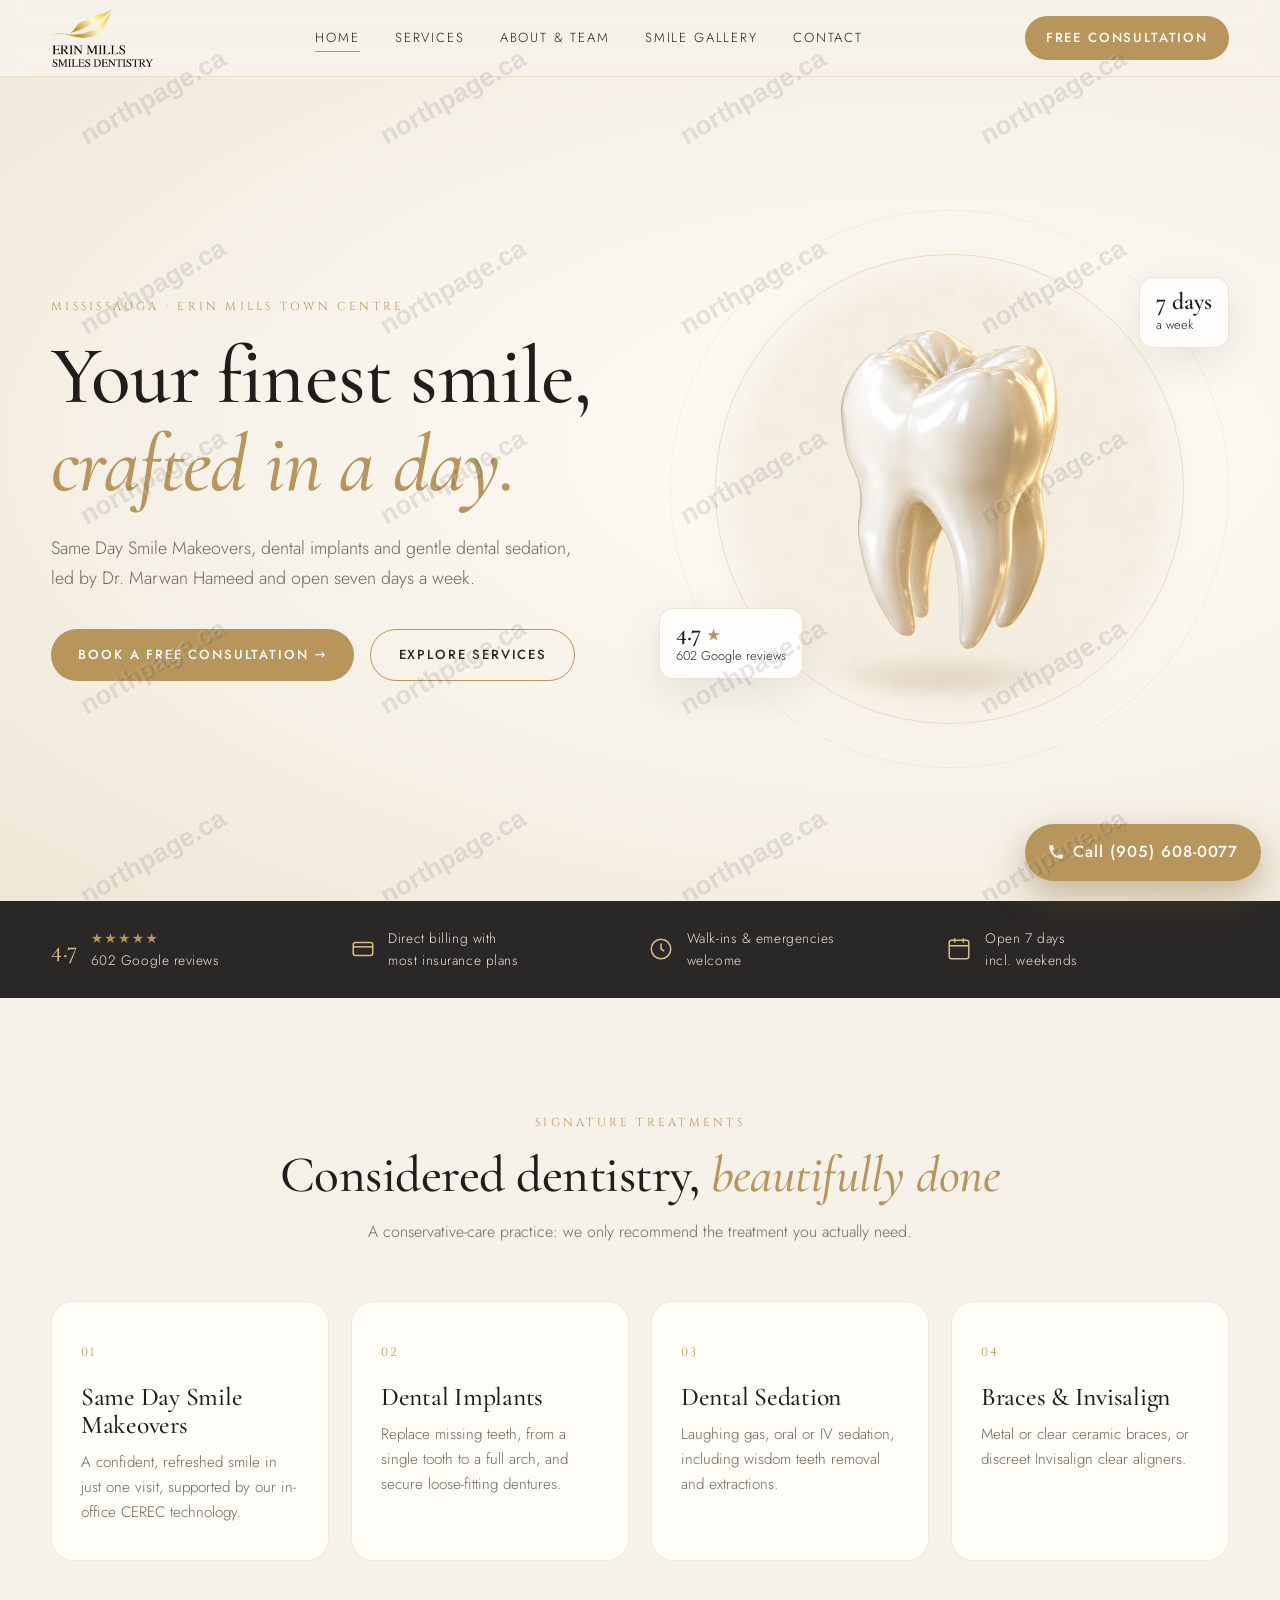
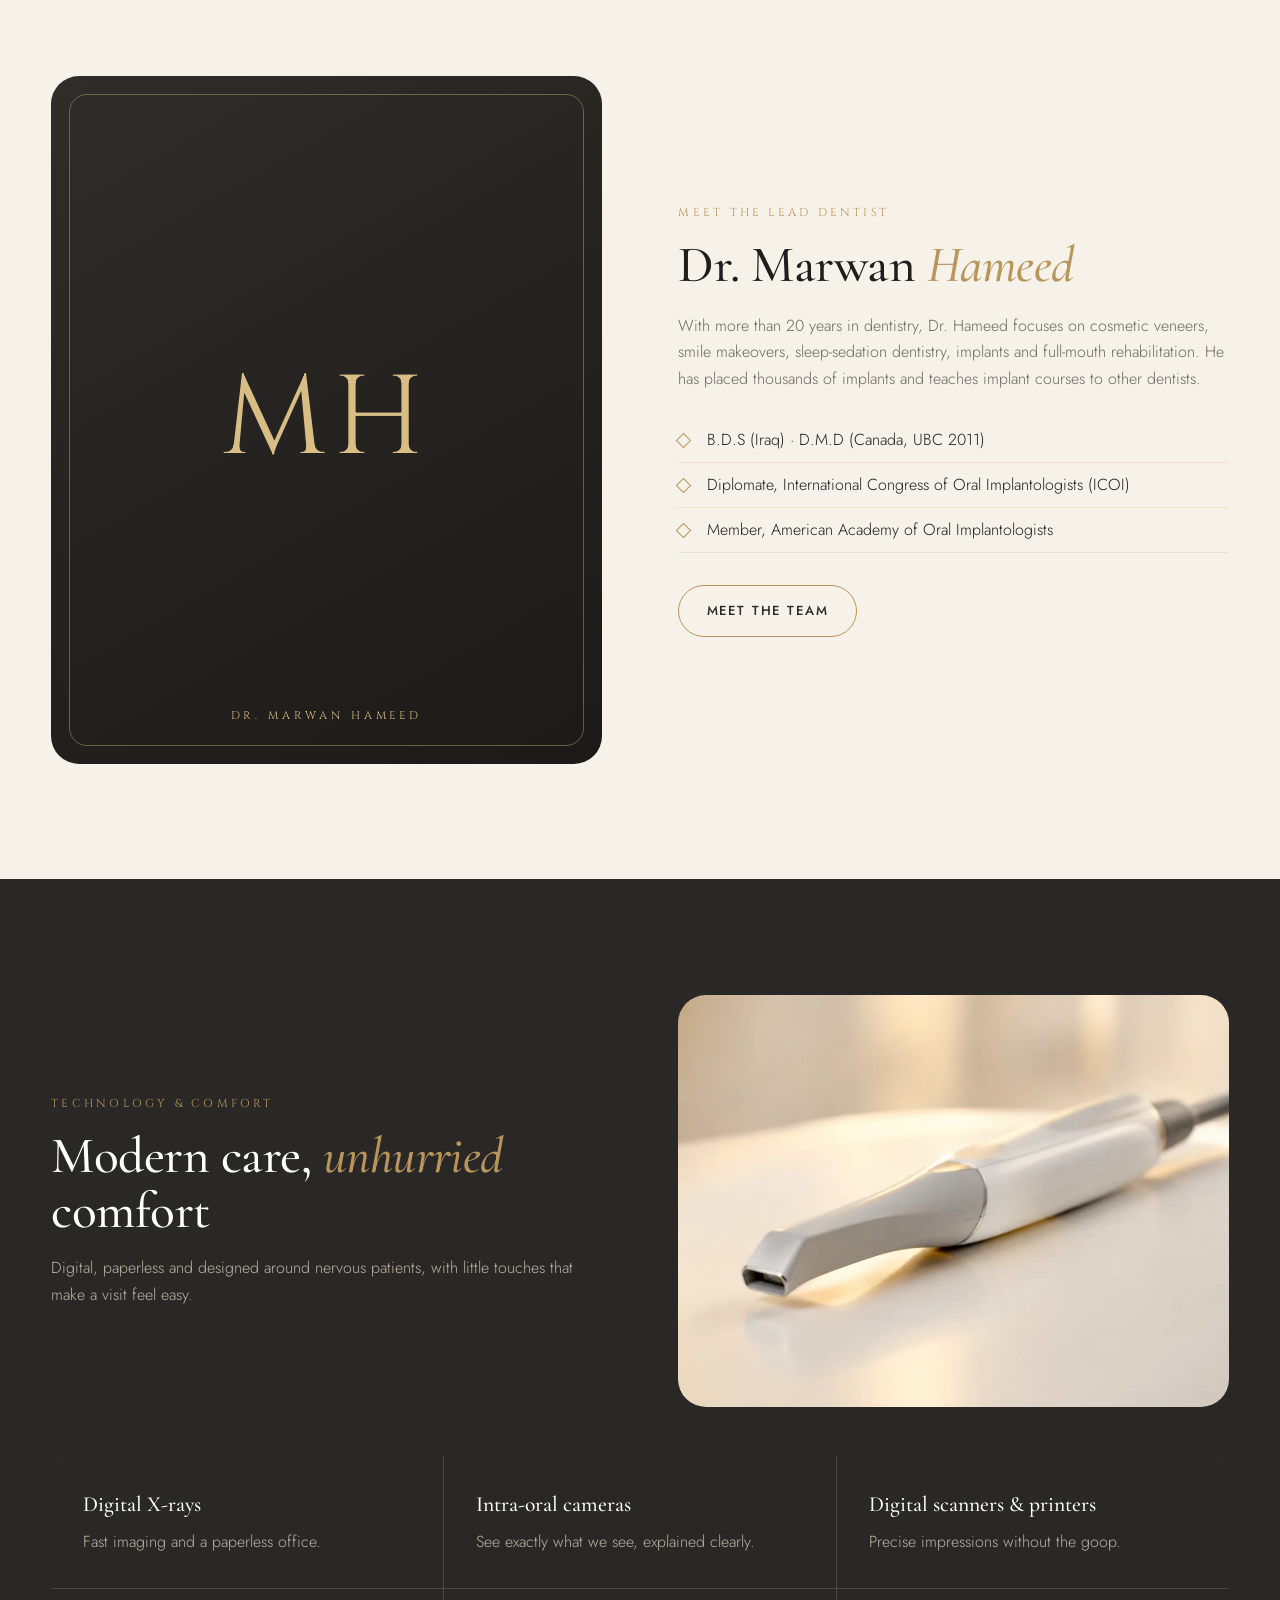
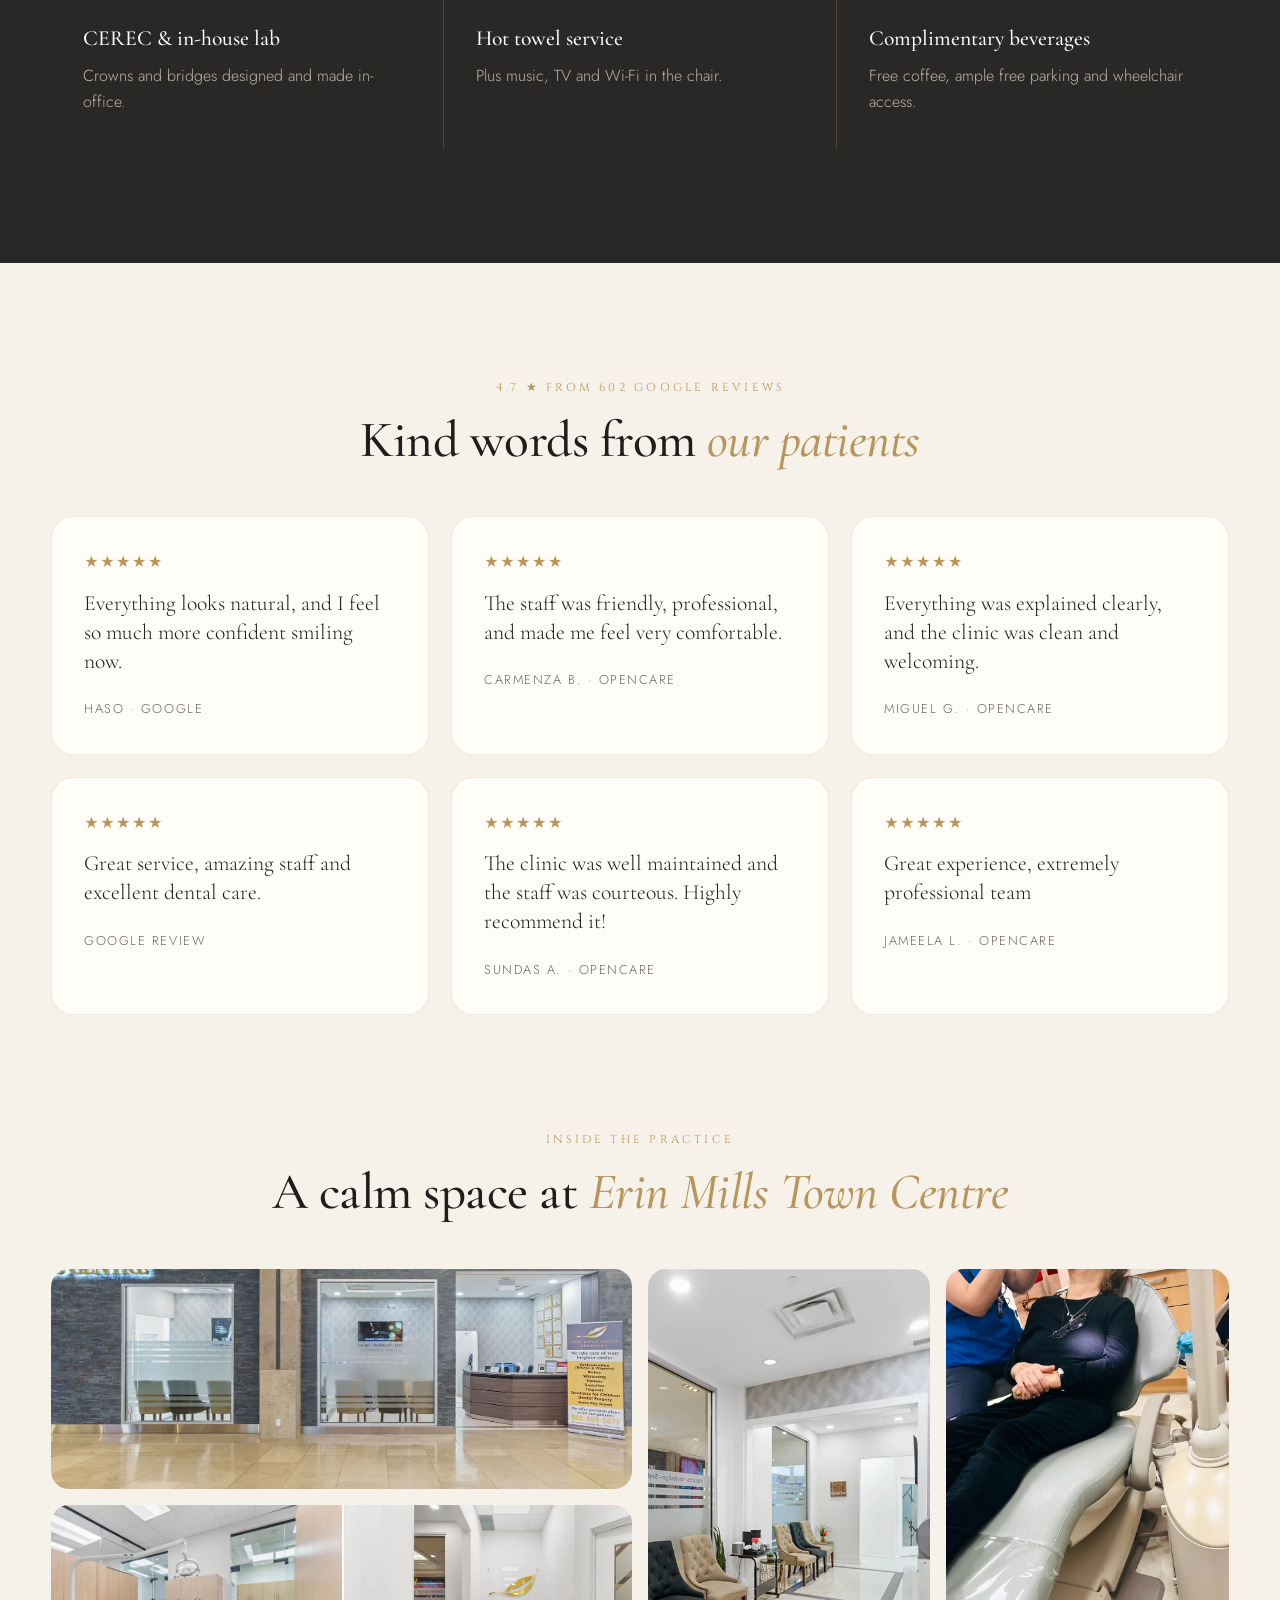
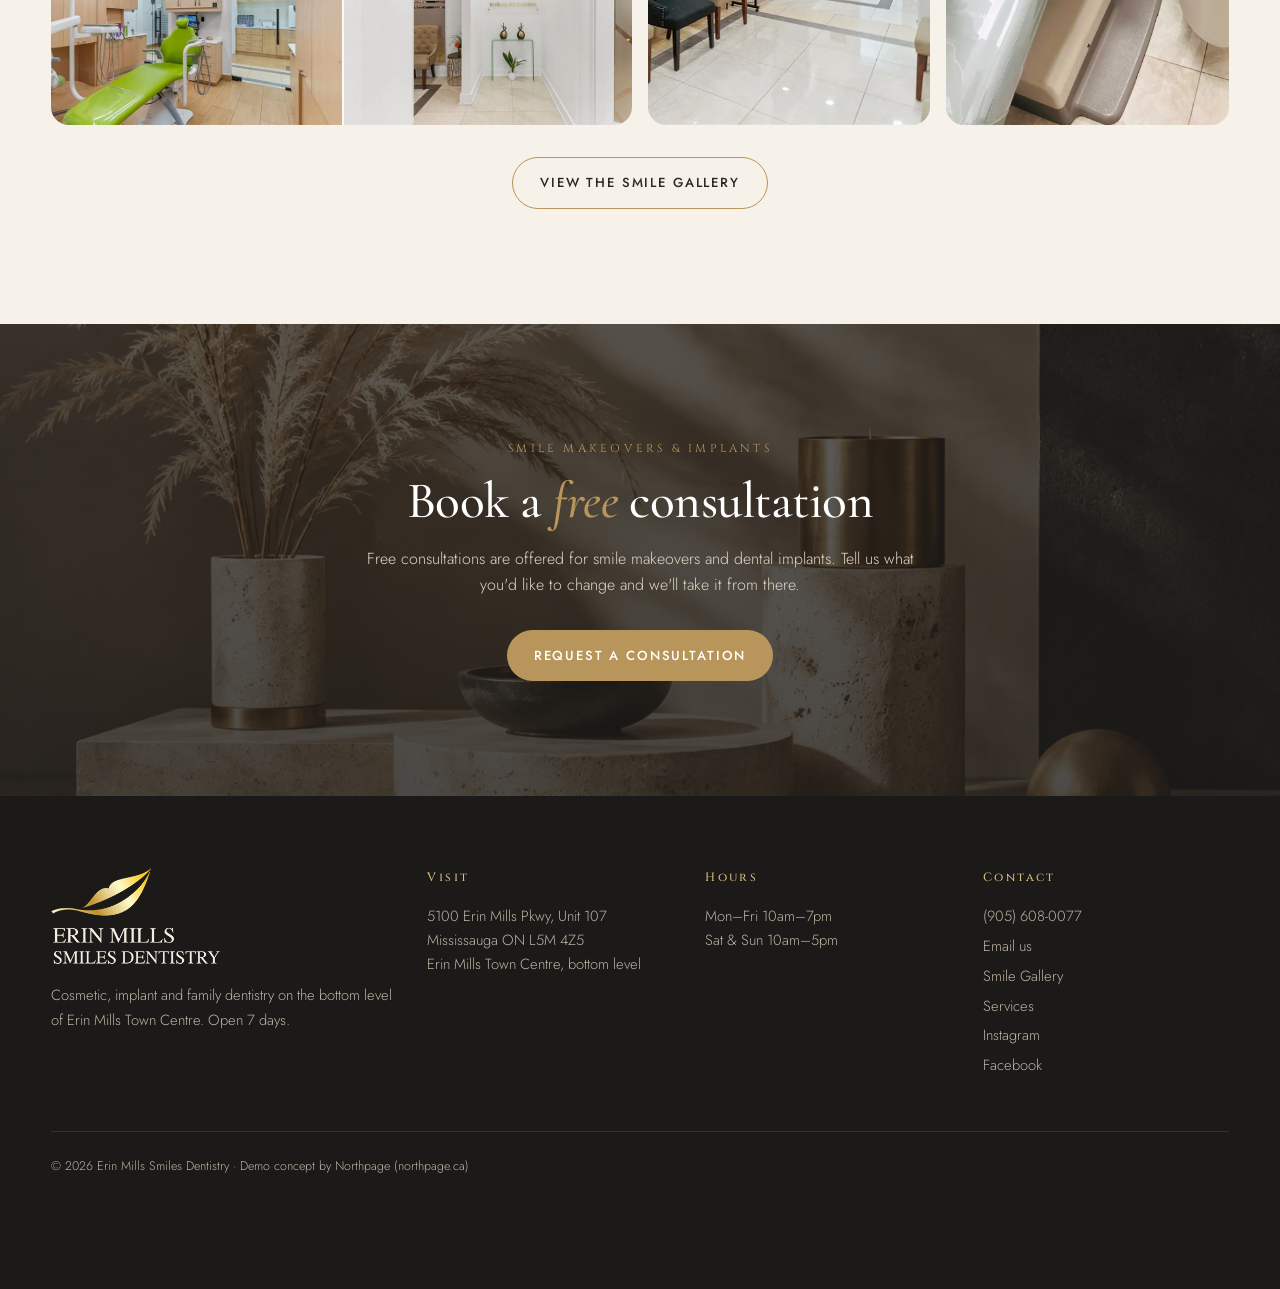
==== index.html @ 573e9d90 "Add Erin Mills Smiles demo site Extract the finished static site into the repository root, leaving t" ====
<!doctype html><html lang="en-CA"><head><meta charset="utf-8"><meta name="viewport" content="width=device-width,initial-scale=1">
<title>Erin Mills Smiles Dentistry | Cosmetic & Implant Dentist in Mississauga</title><meta name="description" content="Same-day CEREC smile makeovers, dental implants and sedation dentistry at Erin Mills Town Centre, Mississauga. Open 7 days. Walk-ins and emergencies welcome. 4.7★ on Google."><meta name="robots" content="noindex, nofollow"><meta property="og:title" content="Erin Mills Smiles Dentistry | Cosmetic & Implant Dentist in Mississauga"><meta property="og:description" content="Same-day CEREC smile makeovers, dental implants and sedation dentistry at Erin Mills Town Centre, Mississauga. Open 7 days. Walk-ins and emergencies welcome. 4.7★ on Google."><meta property="og:image" content="img/tooth.webp"><meta name="theme-color" content="#2a2826">
<link rel="icon" href="favicon.ico" sizes="any"><link rel="icon" href="favicon-32.png" type="image/png"><link rel="apple-touch-icon" href="favicon-180.png"><link rel="preconnect" href="https://fonts.googleapis.com"><link rel="preconnect" href="https://fonts.gstatic.com" crossorigin>
<link href="https://fonts.googleapis.com/css2?family=Cinzel:wght@500;600&family=Cormorant+Garamond:ital,wght@0,500;0,600;1,500&family=Jost:wght@300;400;500&display=swap" rel="stylesheet">
<link rel="preload" as="image" href="img/tooth.webp"><link rel="stylesheet" href="css/style.css"><script type="application/ld+json">{"@context": "https://schema.org", "@type": "Dentist", "name": "Erin Mills Smiles Dentistry", "telephone": "+1-905-608-0077", "email": "info@erinmillssmilesdentistry.com", "url": "https://erinmillssmilesdentistry.ca/", "image": "img/of-banner-home-1.webp", "logo": "img/logo.png", "address": {"@type": "PostalAddress", "streetAddress": "5100 Erin Mills Pkwy, Unit 107 (Erin Mills Town Centre, bottom level)", "addressLocality": "Mississauga", "addressRegion": "ON", "postalCode": "L5M 4Z5", "addressCountry": "CA"}, "openingHoursSpecification": [{"@type": "OpeningHoursSpecification", "dayOfWeek": ["Monday", "Tuesday", "Wednesday", "Thursday", "Friday"], "opens": "10:00", "closes": "19:00"}, {"@type": "OpeningHoursSpecification", "dayOfWeek": ["Saturday", "Sunday"], "opens": "10:00", "closes": "17:00"}], "aggregateRating": {"@type": "AggregateRating", "ratingValue": "4.7", "reviewCount": "602"}, "sameAs": ["https://www.instagram.com/erinmillssmilesdentistry/", "https://www.facebook.com/erinmillssmiles/"]}</script>
<link rel="stylesheet" href="css/watermark.css"></head><body>
<header><div class="wrap nav"><a class="brand" href="index.html" aria-label="Erin Mills Smiles Dentistry home"><img src="img/logo.png" alt="Erin Mills Smiles Dentistry" width="322" height="183"></a>
<nav><ul><li><a href="index.html" class=on>Home</a></li><li><a href="services.html">Services</a></li><li><a href="about.html">About & Team</a></li><li><a href="smile-gallery.html">Smile Gallery</a></li><li><a href="contact.html">Contact</a></li></ul></nav><a class="btn" href="contact.html#book">Free Consultation</a><button class="menu" aria-label="Menu">&#9776;</button></div></header><main>
<section class="hero" style="padding:0"><div class="wrap"><div class="rv in"><span class="eyebrow">Mississauga · Erin Mills Town Centre</span>
<h1>Your finest smile,<br><em>crafted in a day.</em></h1><p class="lead">Same Day Smile Makeovers, dental implants and gentle dental sedation, led by Dr. Marwan Hameed and open seven days a week.</p>
<div class="ctas"><a class="btn" href="contact.html#book">Book a free consultation →</a><a class="btn ghost" href="services.html">Explore services</a></div></div>
<div class="stage" aria-hidden="true"><div class="halo b"></div><div class="halo"></div><div class="media"><video autoplay muted loop playsinline preload="metadata" poster="img/tooth.webp"><source src="video/tooth-loop.mp4" type="video/mp4"><img src="img/tooth.webp" alt=""></video></div>
<div class="chip c1"><b>4.7 <span class="stars" style="font-size:.9rem">★</span></b>602 Google reviews</div><div class="chip c2"><b>7 days</b>a week</div></div></div></section>
<div class="trust"><div class="wrap">
<div><strong>4.7</strong><span><span class="stars">★★★★★</span><br>602 Google reviews</span></div>
<div><svg viewBox="0 0 24 24" stroke-width="1.4"><rect x="3" y="6" width="18" height="12" rx="2"/><path d="M3 10h18"/></svg><span>Direct billing with<br>most insurance plans</span></div>
<div><svg viewBox="0 0 24 24" stroke-width="1.4"><circle cx="12" cy="12" r="9"/><path d="M12 7v5l3 2"/></svg><span>Walk-ins &amp; emergencies<br>welcome</span></div>
<div><svg viewBox="0 0 24 24" stroke-width="1.4"><rect x="3" y="4" width="18" height="17" rx="2"/><path d="M3 9h18M8 2v4M16 2v4"/></svg><span>Open 7 days<br>incl. weekends</span></div></div></div>
<section><div class="wrap"><div class="center rv"><span class="eyebrow">Signature treatments</span><h2>Considered dentistry, <em>beautifully done</em></h2><p class="sub">A conservative-care practice: we only recommend the treatment you actually need.</p></div>
<div class="cards">
<div class="card rv"><span class="n">01</span><h3>Same Day Smile Makeovers</h3><p>A confident, refreshed smile in just one visit, supported by our in-office CEREC technology.</p></div>
<div class="card rv"><span class="n">02</span><h3>Dental Implants</h3><p>Replace missing teeth, from a single tooth to a full arch, and secure loose-fitting dentures.</p></div>
<div class="card rv"><span class="n">03</span><h3>Dental Sedation</h3><p>Laughing gas, oral or IV sedation, including wisdom teeth removal and extractions.</p></div>
<div class="card rv"><span class="n">04</span><h3>Braces &amp; Invisalign</h3><p>Metal or clear ceramic braces, or discreet Invisalign clear aligners.</p></div></div></div></section>
<section style="padding-top:0"><div class="wrap split"><div class="mono rv"><span>MH</span><small>DR. MARWAN HAMEED</small></div>
<div class="rv"><span class="eyebrow">Meet the lead dentist</span><h2>Dr. Marwan <em>Hameed</em></h2><p style="margin-top:1.2rem;color:var(--mute)">With more than 20 years in dentistry, Dr. Hameed focuses on cosmetic veneers, smile makeovers, sleep-sedation dentistry, implants and full-mouth rehabilitation. He has placed thousands of implants and teaches implant courses to other dentists.</p>
<ul class="ticks"><li>B.D.S (Iraq) · D.M.D (Canada, UBC 2011)</li><li>Diplomate, International Congress of Oral Implantologists (ICOI)</li><li>Member, American Academy of Oral Implantologists</li></ul><a class="btn ghost" href="about.html">Meet the team</a></div></div></section>
<section class="dark"><div class="wrap"><div class="split"><div class="rv"><span class="eyebrow">Technology &amp; comfort</span><h2 style="color:#fff">Modern care, <em>unhurried</em> comfort</h2><p style="margin-top:1rem">Digital, paperless and designed around nervous patients, with little touches that make a visit feel easy.</p></div><div class="imgr rv"><img src="img/scanner.webp" alt="Digital intraoral scanner" loading="lazy" width="1000" height="753"></div></div>
<div class="feat rv"><div><h4>Digital X-rays</h4><p>Fast imaging and a paperless office.</p></div><div><h4>Intra-oral cameras</h4><p>See exactly what we see, explained clearly.</p></div><div><h4>Digital scanners &amp; printers</h4><p>Precise impressions without the goop.</p></div><div><h4>CEREC &amp; in-house lab</h4><p>Crowns and bridges designed and made in-office.</p></div><div><h4>Hot towel service</h4><p>Plus music, TV and Wi-Fi in the chair.</p></div><div><h4>Complimentary beverages</h4><p>Free coffee, ample free parking and wheelchair access.</p></div></div></div></section>
<section><div class="wrap"><div class="center rv"><span class="eyebrow">4.7 ★ from 602 Google reviews</span><h2>Kind words from <em>our patients</em></h2></div><div class="revs"><div class="rev rv"><span class="stars">★★★★★</span><q>Everything looks natural, and I feel so much more confident smiling now.</q><cite>Haso · Google</cite></div><div class="rev rv"><span class="stars">★★★★★</span><q>The staff was friendly, professional, and made me feel very comfortable.</q><cite>Carmenza B. · Opencare</cite></div><div class="rev rv"><span class="stars">★★★★★</span><q>Everything was explained clearly, and the clinic was clean and welcoming.</q><cite>Miguel G. · Opencare</cite></div><div class="rev rv"><span class="stars">★★★★★</span><q>Great service, amazing staff and excellent dental care.</q><cite>Google review</cite></div><div class="rev rv"><span class="stars">★★★★★</span><q>The clinic was well maintained and the staff was courteous. Highly recommend it!</q><cite>Sundas A. · Opencare</cite></div><div class="rev rv"><span class="stars">★★★★★</span><q>Great experience, extremely professional team</q><cite>Jameela L. · Opencare</cite></div></div></div></section>
<section style="padding-top:0"><div class="wrap"><div class="center rv"><span class="eyebrow">Inside the practice</span><h2>A calm space at <em>Erin Mills Town Centre</em></h2></div>
<div class="gal rv"><figure class="w"><img src="img/of-banner-home-1.webp" alt="Erin Mills Smiles Dentistry storefront in Erin Mills Town Centre" loading="lazy"></figure><figure class="t"><img src="img/of-office-1.webp" alt="Reception and waiting area" loading="lazy"></figure><figure class="t"><img src="img/p08.webp" alt="Treatment chair" loading="lazy"></figure><figure class="w"><img src="img/of-banner-our-office.webp" alt="Treatment rooms" loading="lazy"></figure></div><p class="center" style="margin-top:2rem"><a class="btn ghost" href="smile-gallery.html">View the Smile Gallery</a></p></div></section>
<section class="cta"><div class="wrap rv"><span class="eyebrow">Smile makeovers &amp; implants</span><h2>Book a <em>free</em> consultation</h2><p>Free consultations are offered for smile makeovers and dental implants. Tell us what you'd like to change and we'll take it from there.</p><a class="btn" href="contact.html#book">Request a consultation</a></div></section></main><footer><div class="wrap"><div class="g"><div><a class="brand" href="index.html"><img src="img/logo-light.png" alt="Erin Mills Smiles Dentistry" width="322" height="183" style="height:96px"></a><p style="margin-top:1.2rem;max-width:22rem">Cosmetic, implant and family dentistry on the bottom level of Erin Mills Town Centre. Open 7 days.</p></div>
<div><h5>Visit</h5><p>5100 Erin Mills Pkwy, Unit 107<br>Mississauga ON L5M 4Z5<br>Erin Mills Town Centre, bottom level</p></div>
<div><h5>Hours</h5><p>Mon–Fri 10am–7pm<br>Sat &amp; Sun 10am–5pm</p></div>
<div><h5>Contact</h5><ul><li><a href="tel:+19056080077">(905) 608-0077</a></li><li><a href="mailto:info@erinmillssmilesdentistry.com">Email us</a></li><li><a href="smile-gallery.html">Smile Gallery</a></li><li><a href="services.html">Services</a></li><li><a href="https://www.instagram.com/erinmillssmilesdentistry/" rel="noopener" target="_blank">Instagram</a></li><li><a href="https://www.facebook.com/erinmillssmiles/" rel="noopener" target="_blank">Facebook</a></li></ul></div></div>
<p class="copy">© 2026 Erin Mills Smiles Dentistry · Demo concept by Northpage (northpage.ca)</p></div></footer>
<a class="callbar" href="tel:+19056080077" aria-label="Call (905) 608-0077"><svg viewBox="0 0 24 24"><path d="M6.6 10.8a15.1 15.1 0 006.6 6.6l2.2-2.2a1 1 0 011-.25 11.4 11.4 0 003.6.57 1 1 0 011 1V20a1 1 0 01-1 1A17 17 0 013 4a1 1 0 011-1h3.5a1 1 0 011 1c0 1.25.2 2.45.57 3.57a1 1 0 01-.25 1z"/></svg>Call (905) 608-0077</a>
<script src="js/main.js" defer></script></body></html>
---- css/style.css ----
:root{--cream:#f7f2e9;--cream2:#efe6d6;--ink:#1f1e1c;--char:#2a2826;--gold:#b8955a;--gold2:#d8bd85;--mute:#6d665c;--serif:'Cormorant Garamond',Georgia,serif;--cap:'Cinzel',Georgia,serif;--sans:'Jost',system-ui,sans-serif}
*{box-sizing:border-box;margin:0;padding:0}html{scroll-behavior:smooth}
body{font-family:var(--sans);color:var(--ink);background:var(--cream);line-height:1.65;font-weight:300;-webkit-font-smoothing:antialiased}
img,video{max-width:100%;display:block}a{color:inherit;text-decoration:none}
.wrap{width:min(1200px,92%);margin:auto}
h1,h2,h3{font-family:var(--serif);font-weight:500;line-height:1.08;letter-spacing:-.01em}
h1{font-size:clamp(2.7rem,6.4vw,5.4rem)}h2{font-size:clamp(2rem,4vw,3.3rem)}h3{font-size:1.6rem}
em{font-style:italic;color:var(--gold)}
.eyebrow{font-family:var(--cap);letter-spacing:.28em;font-size:.72rem;color:var(--gold);text-transform:uppercase;display:block;margin-bottom:1rem}
.btn{display:inline-flex;align-items:center;gap:.6rem;padding:.9rem 1.7rem;border-radius:99px;background:var(--gold);color:#fff;font-size:.82rem;letter-spacing:.14em;text-transform:uppercase;font-weight:500;transition:.3s}
.btn:hover{background:var(--char)}.btn.ghost{background:transparent;border:1px solid var(--gold);color:var(--char)}.btn.ghost:hover{background:var(--gold);color:#fff}
header{position:sticky;top:0;z-index:50;background:rgba(247,242,233,.88);backdrop-filter:blur(12px);border-bottom:1px solid rgba(184,149,90,.18)}
.nav{display:flex;align-items:center;justify-content:space-between;height:76px}
.brand{display:flex;align-items:center;gap:.7rem}.brand svg{width:44px;height:44px}
.brand b{font-family:var(--cap);font-weight:600;letter-spacing:.16em;font-size:.95rem;line-height:1.1;display:block}.brand small{font-family:var(--cap);letter-spacing:.42em;font-size:.58rem;color:var(--gold)}
nav ul{display:flex;gap:2.2rem;list-style:none;font-size:.82rem;letter-spacing:.14em;text-transform:uppercase}
nav a{position:relative;padding:.3rem 0}nav a:after{content:"";position:absolute;left:0;bottom:0;width:0;height:1px;background:var(--gold);transition:.3s}nav a:hover:after,nav a.on:after{width:100%}
.nav .btn{padding:.7rem 1.3rem}.menu{display:none;background:none;border:0;font-size:1.6rem;color:var(--char)}
.hero{position:relative;overflow:hidden;background:radial-gradient(ellipse at 72% 45%,#fffdf8 0,var(--cream) 55%,var(--cream2) 100%)}
.hero .wrap{display:grid;grid-template-columns:1.05fr 1fr;align-items:center;min-height:calc(100vh - 76px);gap:2rem;padding:3rem 0}
.hero p.lead{font-size:1.12rem;color:var(--mute);max-width:34rem;margin:1.6rem 0 2.2rem}
.hero .ctas{display:flex;gap:1rem;flex-wrap:wrap}
.stage{position:relative;aspect-ratio:1;max-width:620px;justify-self:center;width:100%}
.stage .halo{position:absolute;inset:8%;border-radius:50%;border:1px solid rgba(184,149,90,.35)}
.stage .halo.b{inset:0;border-style:dashed;opacity:.5;animation:spin 60s linear infinite}
.stage .media{position:absolute;inset:6%;border-radius:50%;overflow:hidden;animation:float 7s ease-in-out infinite;-webkit-mask-image:radial-gradient(circle,#000 58%,transparent 71%);mask-image:radial-gradient(circle,#000 58%,transparent 71%)}
.stage .media video,.stage .media img{width:100%;height:100%;object-fit:cover}
@keyframes float{50%{transform:translateY(-16px) rotate(1.5deg)}}@keyframes spin{to{transform:rotate(360deg)}}
.chip{position:absolute;background:rgba(255,255,255,.85);backdrop-filter:blur(8px);border:1px solid rgba(184,149,90,.25);border-radius:14px;padding:.75rem 1rem;font-size:.8rem;box-shadow:0 14px 40px rgba(60,45,20,.1)}
.chip b{font-family:var(--serif);font-size:1.5rem;font-weight:600;display:block;line-height:1}
.chip.c1{left:-2%;bottom:16%}.chip.c2{right:0;top:12%}
.stars{color:var(--gold);letter-spacing:.1em}
.trust{background:var(--char);color:#efe6d6}.trust .wrap{display:grid;grid-template-columns:repeat(4,1fr);gap:1rem;padding:1.6rem 0}
.trust div{display:flex;gap:.8rem;align-items:center;font-size:.86rem;letter-spacing:.04em}.trust strong{font-family:var(--serif);color:var(--gold2);font-size:1.5rem;font-weight:500}
.trust svg{width:26px;height:26px;stroke:var(--gold2);fill:none;flex:none}
section{padding:clamp(4.5rem,9vw,8rem) 0}.center{text-align:center}.center p.sub{margin:1rem auto 0;max-width:40rem;color:var(--mute)}
.cards{display:grid;grid-template-columns:repeat(4,1fr);gap:1.4rem;margin-top:3.5rem}
.card{background:#fffdf8;border:1px solid rgba(184,149,90,.2);border-radius:22px;padding:2.2rem 1.8rem;transition:.4s;position:relative;overflow:hidden}
.card:hover{transform:translateY(-6px);box-shadow:0 26px 60px rgba(60,45,20,.12)}
.card .n{font-family:var(--cap);color:var(--gold);font-size:.75rem;letter-spacing:.2em}.card h3{margin:1.2rem 0 .7rem}.card p{color:var(--mute);font-size:.95rem}
.split{display:grid;grid-template-columns:1fr 1fr;gap:clamp(2rem,6vw,6rem);align-items:center}
.mono{aspect-ratio:4/5;border-radius:28px;background:linear-gradient(150deg,#2f2c29,#1b1a18);display:grid;place-items:center;position:relative;overflow:hidden;color:var(--gold2)}
.mono:before{content:"";position:absolute;inset:18px;border:1px solid rgba(216,189,133,.4);border-radius:18px}
.mono span{font-family:var(--cap);font-size:clamp(4rem,9vw,7rem);letter-spacing:.06em}.mono small{position:absolute;bottom:2.4rem;font-family:var(--cap);letter-spacing:.35em;font-size:.7rem}
ul.ticks{list-style:none;margin:1.6rem 0 2rem}ul.ticks li{padding:.55rem 0 .55rem 1.8rem;border-bottom:1px solid rgba(184,149,90,.18);position:relative}
ul.ticks li:before{content:"";position:absolute;left:0;top:1.05rem;width:9px;height:9px;border:1px solid var(--gold);transform:rotate(45deg)}
.dark{background:var(--char);color:#efe6d6}.dark p{color:#bdb3a3}
.feat{display:grid;grid-template-columns:repeat(3,1fr);gap:1px;background:rgba(216,189,133,.2);margin-top:3rem;border-radius:22px;overflow:hidden}
.feat div{background:var(--char);padding:2rem}.feat h4{font-family:var(--serif);font-size:1.35rem;font-weight:500;color:#fff;margin-bottom:.4rem}
.imgr{border-radius:28px;overflow:hidden;aspect-ratio:4/3}.imgr img{width:100%;height:100%;object-fit:cover}
.revs{display:grid;grid-template-columns:repeat(3,1fr);gap:1.4rem;margin-top:3rem}
.rev{background:#fffdf8;border-radius:22px;padding:2rem;border:1px solid rgba(184,149,90,.2)}
.rev q{font-family:var(--serif);font-size:1.35rem;line-height:1.35;display:block;margin:.8rem 0 1.2rem}.rev q:before,.rev q:after{content:none}
.rev cite{font-style:normal;font-size:.8rem;letter-spacing:.12em;text-transform:uppercase;color:var(--mute)}
.gal{display:grid;grid-template-columns:repeat(4,1fr);grid-auto-rows:220px;gap:1rem;margin-top:3rem}
.gal figure{border-radius:18px;overflow:hidden}.gal img{width:100%;height:100%;object-fit:cover;transition:1s}.gal figure:hover img{transform:scale(1.06)}
.gal .t{grid-row:span 2}.gal .w{grid-column:span 2}
.cta{position:relative;color:#fff;text-align:center;background:linear-gradient(rgba(31,30,28,.72),rgba(31,30,28,.8)),url(../img/still.webp) center/cover}
.cta p{color:#e0d6c4;max-width:36rem;margin:1rem auto 2rem}
.ph{padding:clamp(4rem,8vw,6.5rem) 0 3rem;background:linear-gradient(var(--cream2),var(--cream))}.ph p{max-width:40rem;color:var(--mute);margin-top:1rem}
.svc{display:grid;grid-template-columns:repeat(3,1fr);gap:1.4rem}
.team{display:grid;grid-template-columns:repeat(4,1fr);gap:1.4rem;margin-top:3rem}
.tm{background:#fffdf8;border:1px solid rgba(184,149,90,.2);border-radius:22px;padding:1.6rem;text-align:center}
.tm .m{width:86px;height:86px;margin:0 auto 1rem;border-radius:50%;background:var(--char);color:var(--gold2);display:grid;place-items:center;font-family:var(--cap);font-size:1.5rem;box-shadow:0 0 0 5px var(--cream),0 0 0 6px var(--gold)}
.tm h3{font-size:1.3rem}.tm p{font-size:.82rem;color:var(--mute)}
.info{display:grid;grid-template-columns:1fr 1.1fr;gap:3rem}
.box{background:#fffdf8;border:1px solid rgba(184,149,90,.2);border-radius:22px;padding:2rem}
table{width:100%;border-collapse:collapse}td{padding:.5rem 0;border-bottom:1px solid rgba(184,149,90,.15)}td:last-child{text-align:right}
form{display:grid;gap:1rem}form .two{display:grid;grid-template-columns:1fr 1fr;gap:1rem}
label{font-size:.75rem;letter-spacing:.14em;text-transform:uppercase;color:var(--mute)}
input,select,textarea{width:100%;font:inherit;padding:.85rem 1rem;border:1px solid rgba(184,149,90,.35);border-radius:12px;background:#fff;margin-top:.3rem}
iframe{display:block;width:100%;height:380px;min-height:300px;border:0;border-radius:22px;filter:grayscale(.4) sepia(.15)}
footer{background:#1b1a18;color:#bdb3a3;padding:4.5rem 0 7rem;font-size:.92rem}
footer .g{display:grid;grid-template-columns:1.4fr 1fr 1fr 1fr;gap:2rem}footer h5{font-family:var(--cap);letter-spacing:.2em;color:var(--gold2);font-weight:500;margin-bottom:1rem;font-size:.75rem}
footer li{list-style:none;margin:.35rem 0}footer .brand b{color:#fff}footer .copy{border-top:1px solid #333;margin-top:3rem;padding-top:1.5rem;font-size:.78rem}
.callbar{position:fixed;right:1.2rem;bottom:1.2rem;z-index:60;display:flex;align-items:center;gap:.5rem;background:var(--gold);color:#fff;padding:.95rem 1.4rem;border-radius:99px;box-shadow:0 14px 36px rgba(120,90,40,.4);font-weight:500;letter-spacing:.06em}
.callbar svg{width:18px;height:18px;fill:#fff}
.rv{opacity:0;transform:translateY(28px);transition:1s cubic-bezier(.2,.7,.2,1)}.rv.in{opacity:1;transform:none}
@media (prefers-reduced-motion:reduce){*{animation:none!important;transition:none!important}.rv{opacity:1;transform:none}}
@media(max-width:960px){.cards,.team{grid-template-columns:1fr 1fr}.svc,.revs,.feat{grid-template-columns:1fr 1fr}.trust .wrap{grid-template-columns:1fr 1fr}footer .g{grid-template-columns:1fr 1fr}}
@media(max-width:720px){nav ul,.nav .btn{display:none}.menu{display:block}nav.open ul{display:flex;flex-direction:column;position:absolute;top:76px;left:0;right:0;background:var(--cream);padding:1.5rem 4%;gap:1.2rem;border-bottom:1px solid var(--gold2)}
.hero .wrap{grid-template-columns:1fr;min-height:auto;padding:2.5rem 0 3.5rem}.stage{order:-1;max-width:340px}.chip.c2{right:-2%}
.split,.info,.svc,.revs,.feat,.cards,.team{grid-template-columns:1fr}.team{grid-template-columns:1fr 1fr}.gal{grid-template-columns:1fr 1fr;grid-auto-rows:160px}.gal .w{grid-column:span 2}form .two{grid-template-columns:1fr}
.callbar{left:1rem;right:1rem;justify-content:center}.brand b{font-size:.8rem}}
@media(max-width:720px){body{padding-bottom:84px}.hero .wrap{padding:2rem 0 6.5rem}.stage{max-width:300px;margin-top:.5rem}.stage .media{inset:4%}.stage .media video,.stage .media img{object-fit:contain;transform:scale(.9)}.stage .media{-webkit-mask-image:radial-gradient(circle,#000 62%,transparent 72%);mask-image:radial-gradient(circle,#000 62%,transparent 72%)}.hero .ctas{flex-direction:column}.hero .ctas .btn{justify-content:center}.callbar{bottom:.8rem;padding:.8rem 1.2rem}}
.brand img{height:58px;width:auto}
.bag{display:grid;grid-template-columns:repeat(2,1fr);gap:1.6rem}
.ba{background:#fffdf8;border:1px solid rgba(184,149,90,.25);border-radius:22px;overflow:hidden}
.ba .zoom{display:block;width:100%;border:0;padding:0;background:#111;cursor:zoom-in}.ba img{width:100%;aspect-ratio:1590/1099;object-fit:cover;transition:.8s}.ba:hover img{transform:scale(1.03)}
.ba figcaption{display:flex;justify-content:space-between;align-items:center;padding:.9rem 1.3rem;font-family:var(--cap);letter-spacing:.2em;font-size:.7rem;text-transform:uppercase;color:var(--gold)}.ba figcaption b{color:var(--char);font-weight:600}
.lb{position:fixed;inset:0;z-index:100;background:rgba(20,19,18,.92);display:grid;place-items:center;padding:4vw}.lb[hidden]{display:none}.lb img{max-height:88vh;border-radius:12px}.lb .x{position:absolute;top:1rem;right:1.4rem;font-size:2.6rem;color:#fff;background:none;border:0;cursor:pointer}
@media(max-width:720px){.bag{grid-template-columns:1fr}.brand img{height:50px}}
@media(max-width:720px){.callbar{transform:translateY(140%);opacity:0;transition:.35s}.callbar.show{transform:none;opacity:1}}
---- css/watermark.css ----
/* northpage.ca demo watermark — pure CSS, drop-in. Link last in <head>. */
html::after{
  content:"";position:fixed;inset:0;width:100vw;height:100vh;height:100dvh;
  pointer-events:none;z-index:2147483647;
  background-repeat:repeat;background-size:300px 190px;
  background-image:url("data:image/svg+xml,%3Csvg xmlns='http://www.w3.org/2000/svg' width='300' height='190'%3E%3Cg transform='rotate(-30 150 95)' font-family='Arial,Helvetica,sans-serif' font-size='26' font-weight='700' text-anchor='middle'%3E%3Ctext x='151.5' y='106.5' fill='%23000' fill-opacity='.10'%3Enorthpage.ca%3C/text%3E%3Ctext x='150' y='105' fill='%23fff' fill-opacity='.12'%3Enorthpage.ca%3C/text%3E%3C/g%3E%3C/svg%3E");
}
@media print{html::after{position:absolute}}
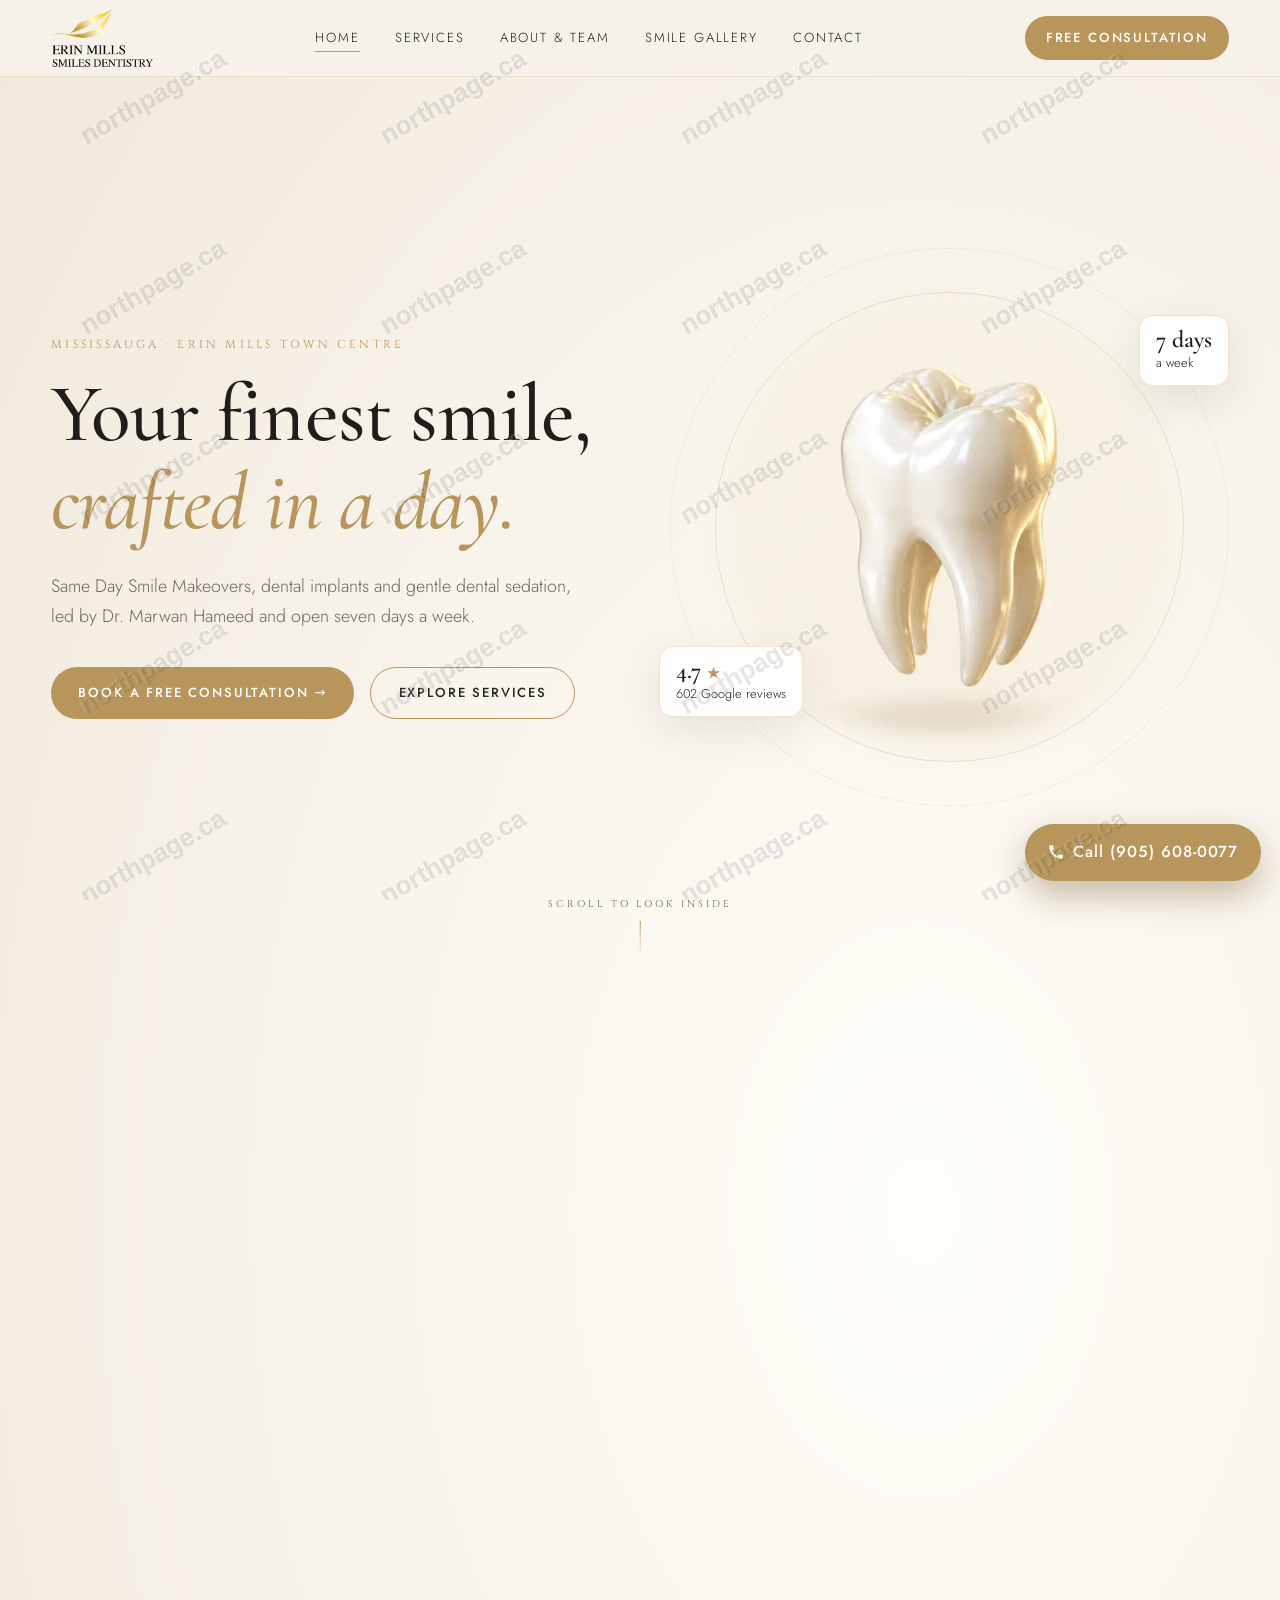
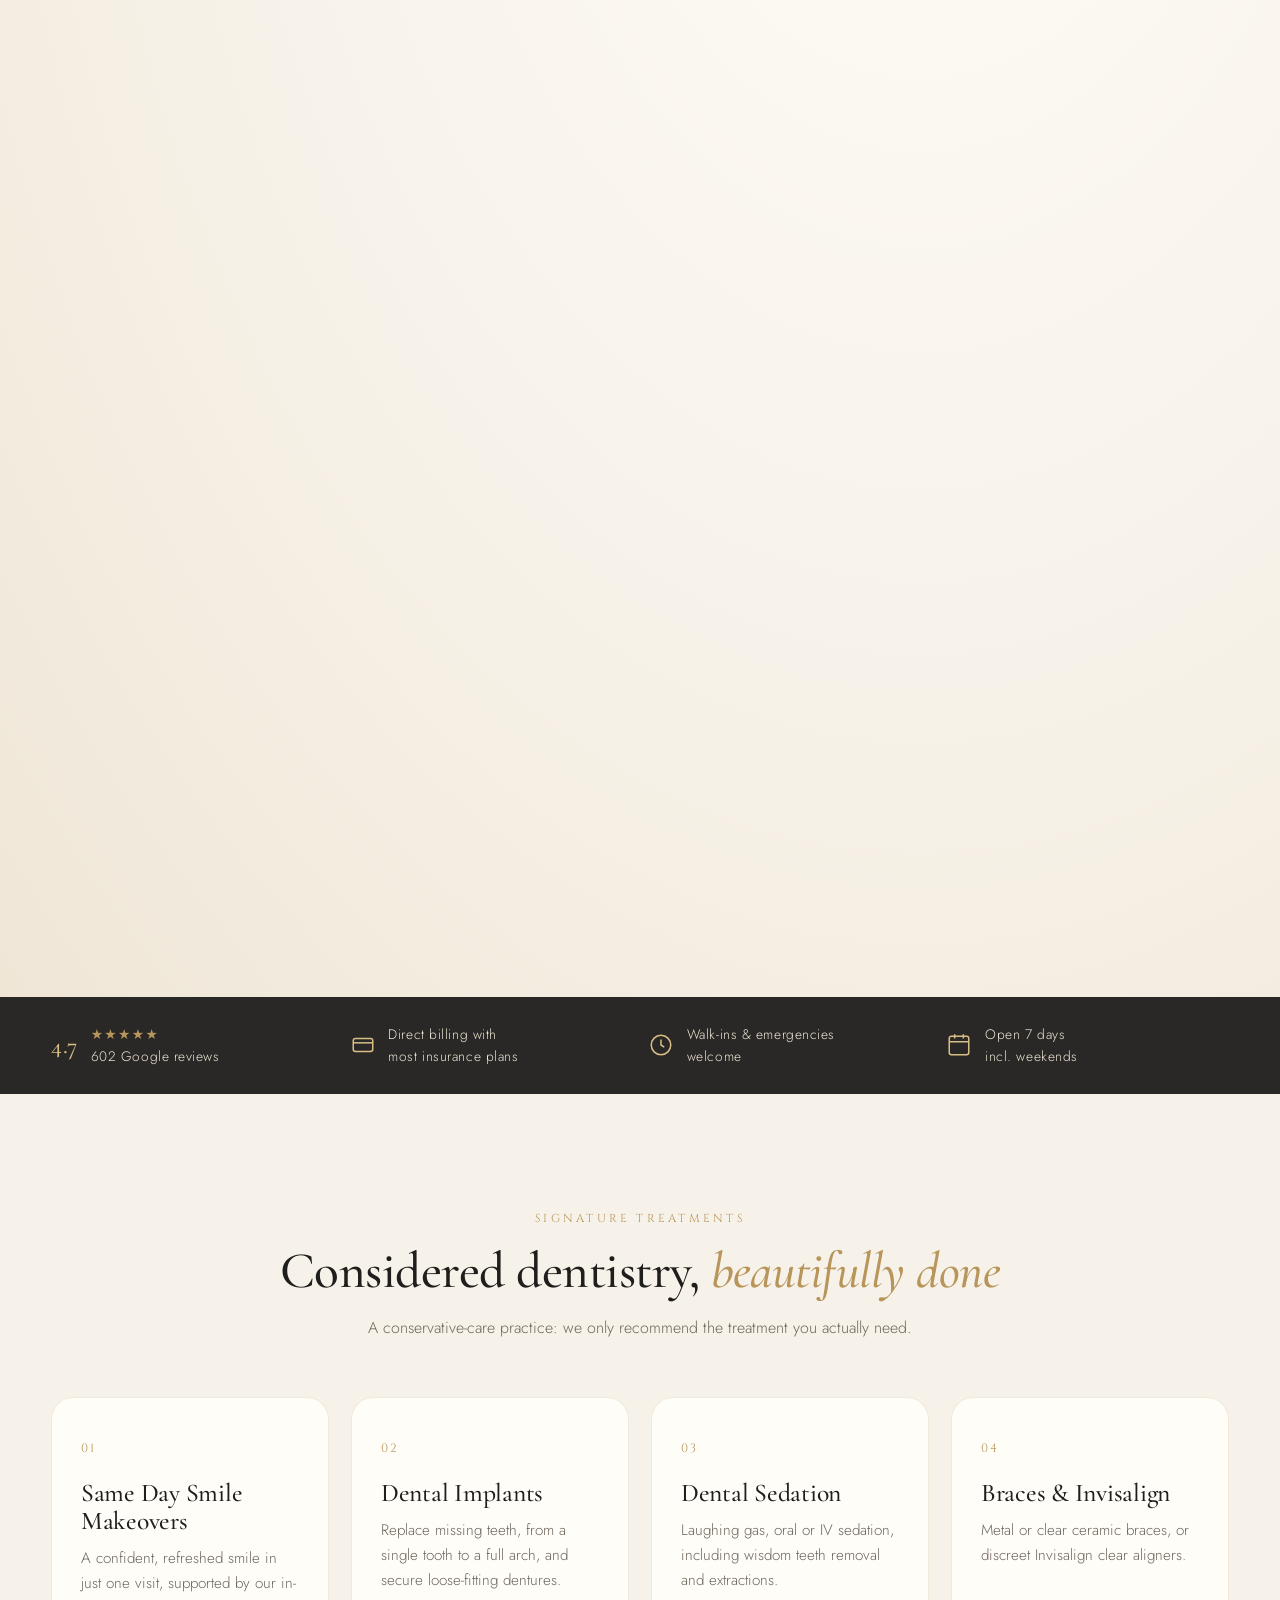
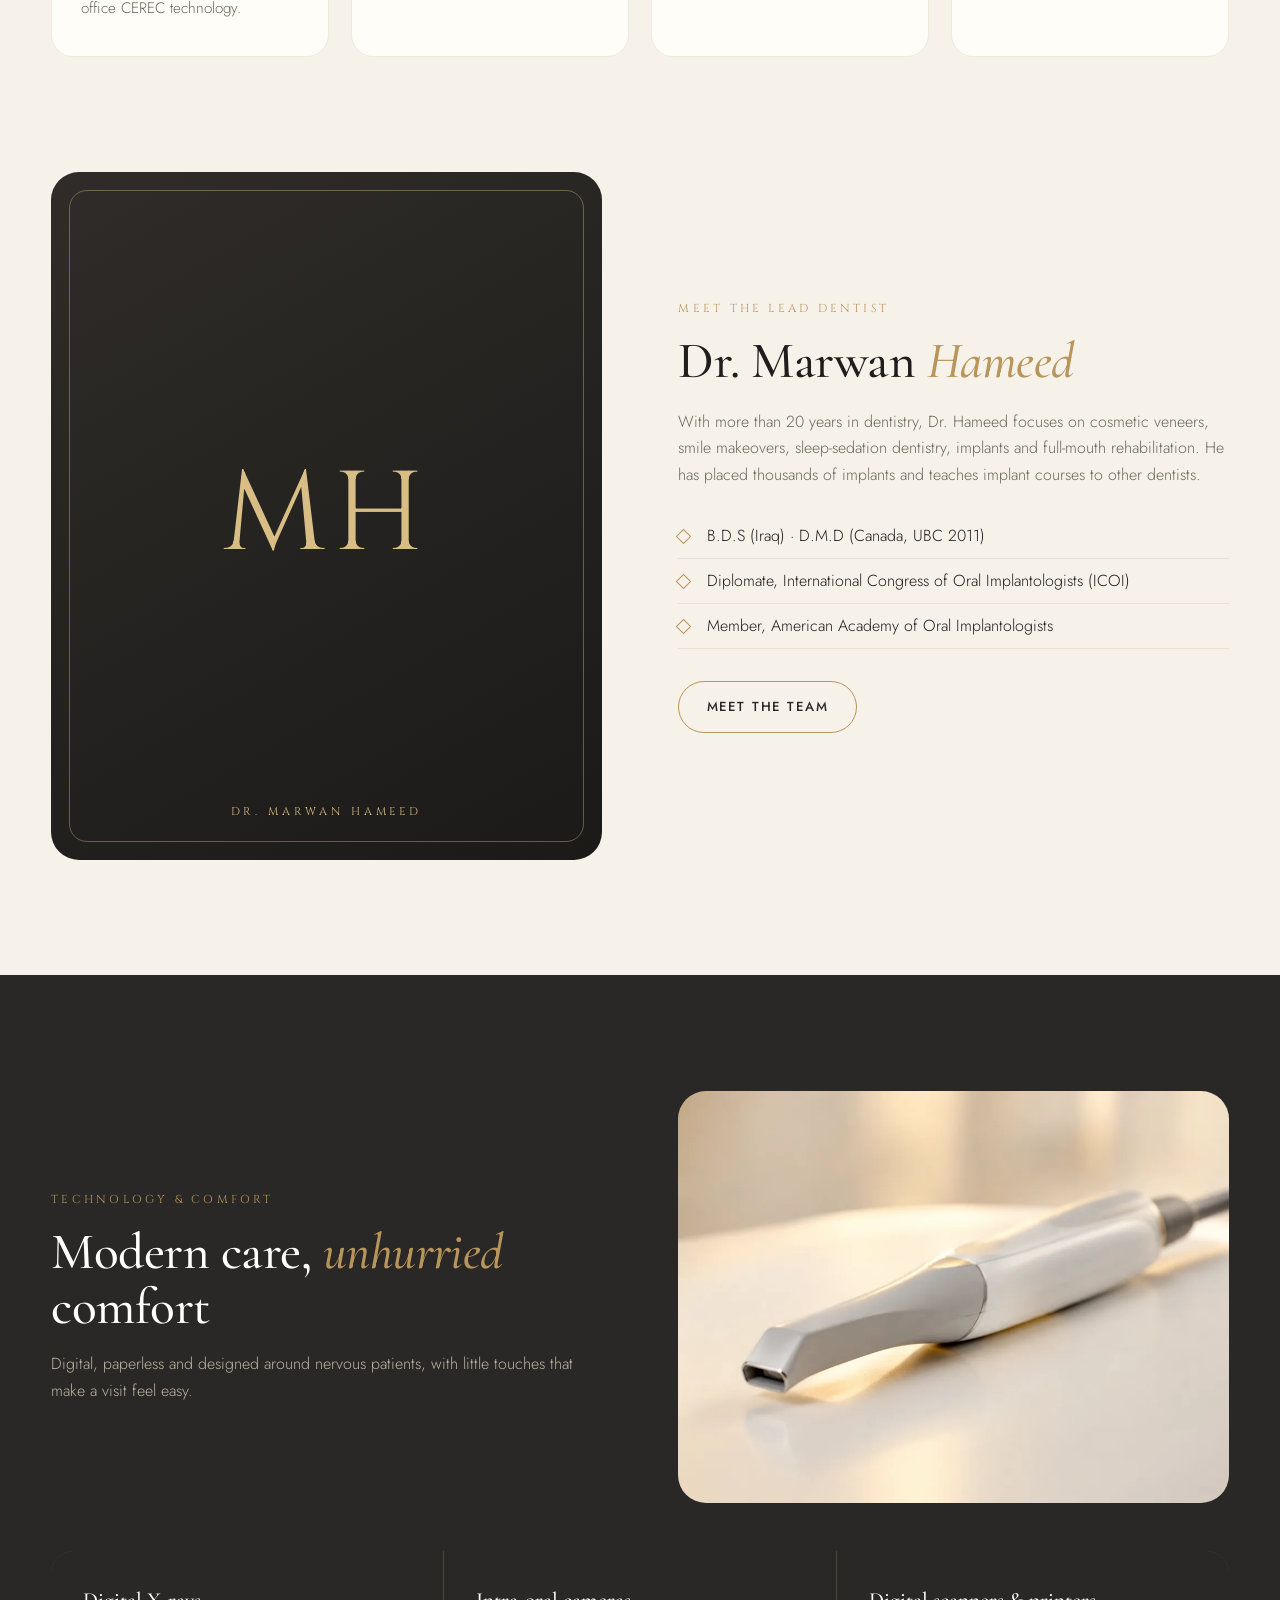
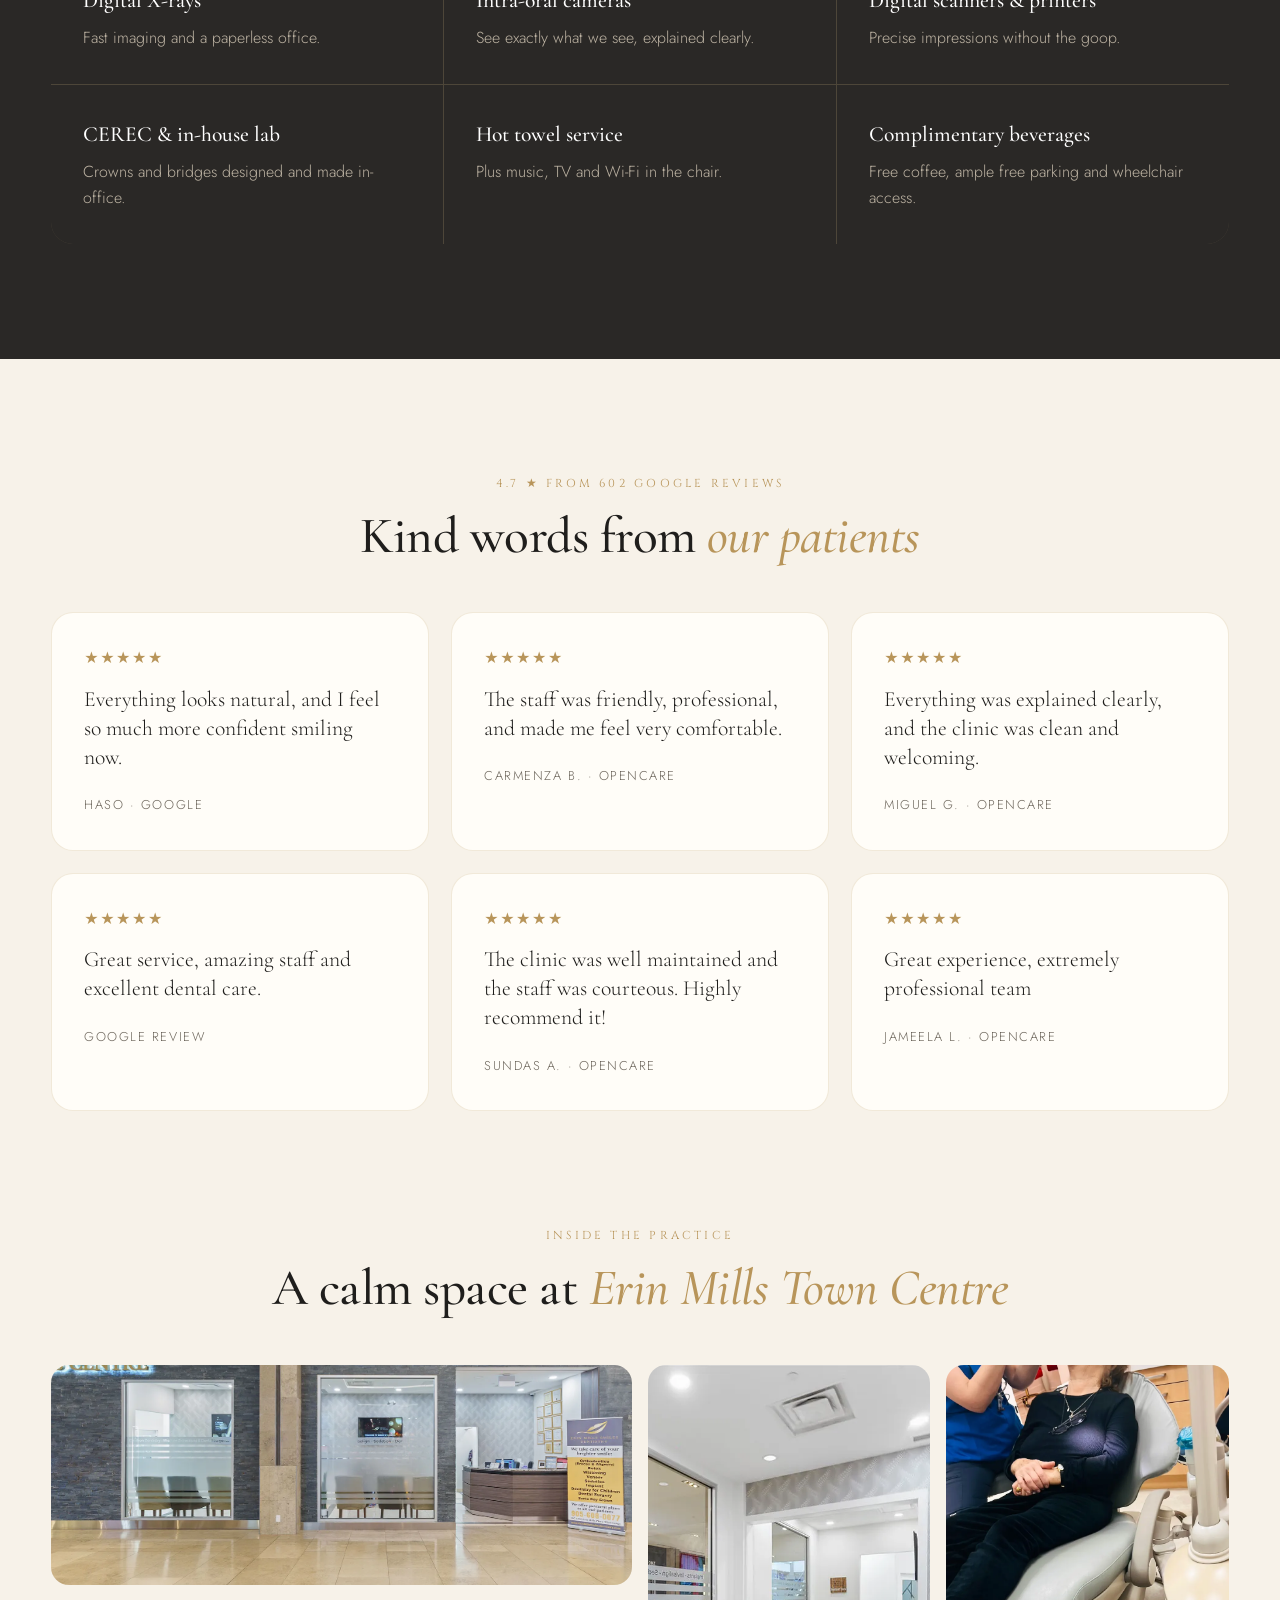
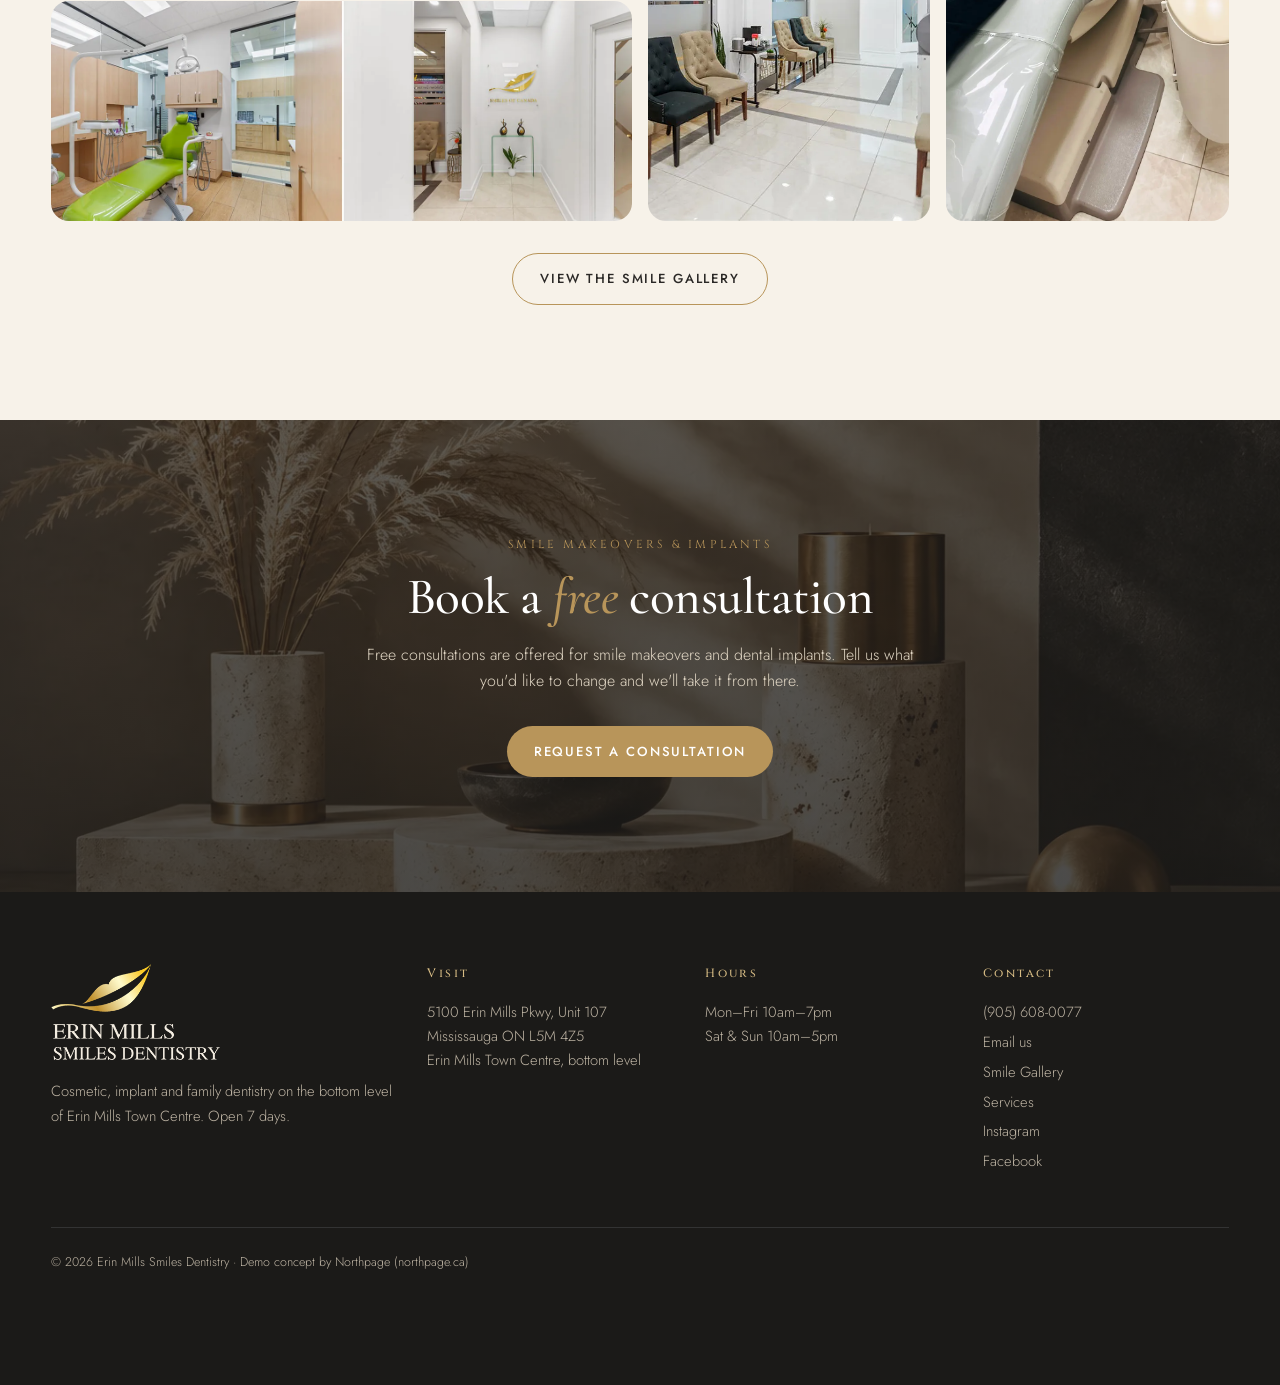
==== commit eacebbd4: "Round 2: tooth cutaway hero, service photos, gallery grid Replace the static site with the updated a" ====
--- a/index.html
+++ b/index.html
@@ -2,15 +2,19 @@
 <title>Erin Mills Smiles Dentistry | Cosmetic & Implant Dentist in Mississauga</title><meta name="description" content="Same-day CEREC smile makeovers, dental implants and sedation dentistry at Erin Mills Town Centre, Mississauga. Open 7 days. Walk-ins and emergencies welcome. 4.7★ on Google."><meta name="robots" content="noindex, nofollow"><meta property="og:title" content="Erin Mills Smiles Dentistry | Cosmetic & Implant Dentist in Mississauga"><meta property="og:description" content="Same-day CEREC smile makeovers, dental implants and sedation dentistry at Erin Mills Town Centre, Mississauga. Open 7 days. Walk-ins and emergencies welcome. 4.7★ on Google."><meta property="og:image" content="img/tooth.webp"><meta name="theme-color" content="#2a2826">
 <link rel="icon" href="favicon.ico" sizes="any"><link rel="icon" href="favicon-32.png" type="image/png"><link rel="apple-touch-icon" href="favicon-180.png"><link rel="preconnect" href="https://fonts.googleapis.com"><link rel="preconnect" href="https://fonts.gstatic.com" crossorigin>
 <link href="https://fonts.googleapis.com/css2?family=Cinzel:wght@500;600&family=Cormorant+Garamond:ital,wght@0,500;0,600;1,500&family=Jost:wght@300;400;500&display=swap" rel="stylesheet">
-<link rel="preload" as="image" href="img/tooth.webp"><link rel="stylesheet" href="css/style.css"><script type="application/ld+json">{"@context": "https://schema.org", "@type": "Dentist", "name": "Erin Mills Smiles Dentistry", "telephone": "+1-905-608-0077", "email": "info@erinmillssmilesdentistry.com", "url": "https://erinmillssmilesdentistry.ca/", "image": "img/of-banner-home-1.webp", "logo": "img/logo.png", "address": {"@type": "PostalAddress", "streetAddress": "5100 Erin Mills Pkwy, Unit 107 (Erin Mills Town Centre, bottom level)", "addressLocality": "Mississauga", "addressRegion": "ON", "postalCode": "L5M 4Z5", "addressCountry": "CA"}, "openingHoursSpecification": [{"@type": "OpeningHoursSpecification", "dayOfWeek": ["Monday", "Tuesday", "Wednesday", "Thursday", "Friday"], "opens": "10:00", "closes": "19:00"}, {"@type": "OpeningHoursSpecification", "dayOfWeek": ["Saturday", "Sunday"], "opens": "10:00", "closes": "17:00"}], "aggregateRating": {"@type": "AggregateRating", "ratingValue": "4.7", "reviewCount": "602"}, "sameAs": ["https://www.instagram.com/erinmillssmilesdentistry/", "https://www.facebook.com/erinmillssmiles/"]}</script>
+<link rel="preload" as="image" href="img/tooth.webp"><link rel="preload" as="image" href="img/tooth-cutaway.webp"><link rel="stylesheet" href="css/style.css"><script type="application/ld+json">{"@context": "https://schema.org", "@type": "Dentist", "name": "Erin Mills Smiles Dentistry", "telephone": "+1-905-608-0077", "email": "info@erinmillssmilesdentistry.com", "url": "https://erinmillssmilesdentistry.ca/", "image": "img/of-banner-home-1.webp", "logo": "img/logo.png", "address": {"@type": "PostalAddress", "streetAddress": "5100 Erin Mills Pkwy, Unit 107 (Erin Mills Town Centre, bottom level)", "addressLocality": "Mississauga", "addressRegion": "ON", "postalCode": "L5M 4Z5", "addressCountry": "CA"}, "openingHoursSpecification": [{"@type": "OpeningHoursSpecification", "dayOfWeek": ["Monday", "Tuesday", "Wednesday", "Thursday", "Friday"], "opens": "10:00", "closes": "19:00"}, {"@type": "OpeningHoursSpecification", "dayOfWeek": ["Saturday", "Sunday"], "opens": "10:00", "closes": "17:00"}], "aggregateRating": {"@type": "AggregateRating", "ratingValue": "4.7", "reviewCount": "602"}, "sameAs": ["https://www.instagram.com/erinmillssmilesdentistry/", "https://www.facebook.com/erinmillssmiles/"]}</script>
 <link rel="stylesheet" href="css/watermark.css"></head><body>
 <header><div class="wrap nav"><a class="brand" href="index.html" aria-label="Erin Mills Smiles Dentistry home"><img src="img/logo.png" alt="Erin Mills Smiles Dentistry" width="322" height="183"></a>
 <nav><ul><li><a href="index.html" class=on>Home</a></li><li><a href="services.html">Services</a></li><li><a href="about.html">About & Team</a></li><li><a href="smile-gallery.html">Smile Gallery</a></li><li><a href="contact.html">Contact</a></li></ul></nav><a class="btn" href="contact.html#book">Free Consultation</a><button class="menu" aria-label="Menu">&#9776;</button></div></header><main>
-<section class="hero" style="padding:0"><div class="wrap"><div class="rv in"><span class="eyebrow">Mississauga · Erin Mills Town Centre</span>
+<section class="hero hx" style="padding:0"><div class="hx-pin"><div class="wrap"><div class="rv in"><span class="eyebrow">Mississauga · Erin Mills Town Centre</span>
 <h1>Your finest smile,<br><em>crafted in a day.</em></h1><p class="lead">Same Day Smile Makeovers, dental implants and gentle dental sedation, led by Dr. Marwan Hameed and open seven days a week.</p>
 <div class="ctas"><a class="btn" href="contact.html#book">Book a free consultation →</a><a class="btn ghost" href="services.html">Explore services</a></div></div>
-<div class="stage" aria-hidden="true"><div class="halo b"></div><div class="halo"></div><div class="media"><video autoplay muted loop playsinline preload="metadata" poster="img/tooth.webp"><source src="video/tooth-loop.mp4" type="video/mp4"><img src="img/tooth.webp" alt=""></video></div>
-<div class="chip c1"><b>4.7 <span class="stars" style="font-size:.9rem">★</span></b>602 Google reviews</div><div class="chip c2"><b>7 days</b>a week</div></div></div></section>
+<div class="stage hx-stage"><div class="halo b" aria-hidden="true"></div><div class="halo" aria-hidden="true"></div>
+<figure class="hx-media"><canvas width="720" height="720" aria-hidden="true"></canvas><img class="hx-end" src="img/tooth-cutaway.webp" alt="Cross-section of a molar showing enamel, dentin, pulp, root canals, nerves and blood vessels, cementum and gum" width="1024" height="1024"><img class="hx-start" src="img/tooth.webp" alt="" width="1024" height="1024" aria-hidden="true"></figure>
+<ol class="hx-labels" aria-label="Parts of a tooth"><li class="lbl r" style="--x:67%;--y:33%;--w:90px"><span>Enamel</span></li><li class="lbl r" style="--x:61%;--y:47%;--w:120px"><span>Dentin</span></li><li class="lbl l" style="--x:50%;--y:44%;--w:150px"><span>Pulp</span></li><li class="lbl l" style="--x:43%;--y:53%;--w:110px"><span>Nerves &amp; blood vessels</span></li><li class="lbl l" style="--x:26%;--y:66%;--w:40px"><span>Gum (gingiva)</span></li><li class="lbl r" style="--x:55%;--y:68%;--w:130px"><span>Root canal</span></li><li class="lbl r" style="--x:59%;--y:80%;--w:110px"><span>Cementum</span></li></ol>
+<p class="hx-cap" aria-hidden="true">Inside a healthy tooth</p>
+<div class="chip c1"><b>4.7 <span class="stars" style="font-size:.9rem">★</span></b>602 Google reviews</div><div class="chip c2"><b>7 days</b>a week</div></div></div>
+<div class="hx-hint" aria-hidden="true">Scroll to look inside<i></i></div></div></section>
 <div class="trust"><div class="wrap">
 <div><strong>4.7</strong><span><span class="stars">★★★★★</span><br>602 Google reviews</span></div>
 <div><svg viewBox="0 0 24 24" stroke-width="1.4"><rect x="3" y="6" width="18" height="12" rx="2"/><path d="M3 10h18"/></svg><span>Direct billing with<br>most insurance plans</span></div>
--- a/css/style.css
+++ b/css/style.css
@@ -91,3 +91,52 @@
 .lb{position:fixed;inset:0;z-index:100;background:rgba(20,19,18,.92);display:grid;place-items:center;padding:4vw}.lb[hidden]{display:none}.lb img{max-height:88vh;border-radius:12px}.lb .x{position:absolute;top:1rem;right:1.4rem;font-size:2.6rem;color:#fff;background:none;border:0;cursor:pointer}
 @media(max-width:720px){.bag{grid-template-columns:1fr}.brand img{height:50px}}
 @media(max-width:720px){.callbar{transform:translateY(140%);opacity:0;transition:.35s}.callbar.show{transform:none;opacity:1}}
+/* round2: gallery — whole before/after, uncropped */
+.bag{grid-template-columns:repeat(3,1fr);gap:1.4rem;max-width:1180px;margin-inline:auto}
+.ba .zoom{background:#fffdf8;padding:.7rem .7rem 0}.ba img{aspect-ratio:auto;height:auto;object-fit:contain;border-radius:12px}.ba:hover img{transform:none}
+.ba{transition:.4s}.ba:hover{box-shadow:0 22px 50px rgba(60,45,20,.12);transform:translateY(-4px)}
+@media(max-width:1024px){.bag{grid-template-columns:repeat(2,1fr)}}
+@media(max-width:600px){.bag{grid-template-columns:1fr}}
+.lb img{max-width:92vw;object-fit:contain}
+/* round2: services photos */
+.svc .card{padding:0;display:flex;flex-direction:column}
+.svc .ph-img{margin:0;aspect-ratio:4/3;overflow:hidden;position:relative}
+.svc .ph-img::after{content:"";position:absolute;inset:0;background:linear-gradient(180deg,transparent 60%,rgba(42,40,38,.18));pointer-events:none}
+.svc .ph-img img{width:100%;height:100%;object-fit:cover;transition:1.2s}.svc .card:hover .ph-img img{transform:scale(1.05)}
+.svc .body{padding:1.6rem 1.8rem 2rem;border-top:2px solid var(--gold2)}.svc .card h3{margin:.8rem 0 .6rem}
+/* round2: scroll-scrubbed hero — tooth rotates, opens into labelled cutaway */
+.hx{height:280vh;overflow:visible}
+.hx-pin{position:sticky;top:0;height:100vh;height:100svh;overflow:hidden;display:flex;flex-direction:column;justify-content:center}
+.hx .wrap{min-height:0;padding:1rem 0}
+.hx-stage{overflow:visible}
+.hx-media{position:absolute;inset:6%;margin:0;border-radius:50%;overflow:hidden;-webkit-mask-image:radial-gradient(circle,#000 60%,transparent 71%);mask-image:radial-gradient(circle,#000 60%,transparent 71%);transition:border-radius .6s}
+.hx-media canvas,.hx-media img{position:absolute;inset:0;width:100%;height:100%;object-fit:cover}
+.hx-end{opacity:0}.hx-start{opacity:1}
+.hx.ready .hx-start{opacity:0;transition:opacity .4s}
+.hx-labels{list-style:none;margin:0;padding:0;position:absolute;inset:6%;pointer-events:none;z-index:3}
+.lbl{position:absolute;left:var(--x);top:var(--y);opacity:0;transform:translateY(6px);transition:opacity .5s,transform .5s}
+.lbl::before{content:"";position:absolute;top:0;width:7px;height:7px;margin:-3.5px;border-radius:50%;background:var(--gold);box-shadow:0 0 0 3px rgba(216,189,133,.35)}
+.lbl::after{content:"";position:absolute;top:0;height:1px;background:linear-gradient(90deg,var(--gold),var(--gold2));width:var(--w,clamp(60px,9vw,130px));transform-origin:left;transform:scaleX(0);transition:transform .6s .1s}
+.lbl.r::after{left:0}.lbl.l::after{right:0;transform-origin:right}
+.lbl span{position:absolute;top:-.75em;white-space:nowrap;font-family:var(--cap);font-size:.68rem;letter-spacing:.16em;text-transform:uppercase;color:var(--char);background:rgba(255,253,248,.88);border:1px solid rgba(184,149,90,.35);border-radius:99px;padding:.3em .8em;line-height:1.2}
+.lbl.r span{left:calc(var(--w,clamp(60px,9vw,130px)) + 4px)}.lbl.l span{right:calc(var(--w,clamp(60px,9vw,130px)) + 4px)}
+.lbl.on{opacity:1;transform:none}.lbl.on::after{transform:scaleX(1)}
+.hx-cap{position:absolute;left:50%;bottom:-1%;transform:translateX(-50%);font-family:var(--serif);font-style:italic;color:var(--gold);font-size:1.15rem;opacity:0;transition:opacity .6s;white-space:nowrap}
+.hx.done .hx-cap{opacity:1}
+.hx .chip{z-index:4}
+.hx-hint{position:absolute;left:50%;bottom:1.4rem;transform:translateX(-50%);font-family:var(--cap);font-size:.62rem;letter-spacing:.3em;text-transform:uppercase;color:var(--mute);display:flex;flex-direction:column;align-items:center;gap:.5rem;transition:opacity .4s}
+.hx-hint i{width:1px;height:34px;background:linear-gradient(var(--gold),transparent);animation:hint 1.8s ease-in-out infinite}
+@keyframes hint{0%{transform:scaleY(0);transform-origin:top}50%{transform:scaleY(1);transform-origin:top}51%{transform-origin:bottom}100%{transform:scaleY(0);transform-origin:bottom}}
+.hx.started .hx-hint{opacity:0}
+@media(min-width:721px){.hx .stage{max-width:min(620px,74vh)}}
+/* mobile: normal-height hero, plays once then shows labelled cutaway */
+@media(max-width:720px){
+.hx{height:auto}.hx-pin{position:relative;height:auto;overflow:visible;display:block}
+.hx .wrap{padding:1.5rem 0 2.5rem}.hx .stage{max-width:330px;width:86%;margin:0 auto .5rem}
+.hx-hint{display:none}
+.lbl span{font-size:.5rem;letter-spacing:.1em;padding:.25em .55em}
+.lbl::after{width:16px}.lbl.r span{left:20px}.lbl.l span{right:20px}
+.hx .chip{font-size:.7rem;padding:.55rem .8rem}.hx .chip b{font-size:1.2rem}
+}
+@media(prefers-reduced-motion:reduce){.hx{height:auto}.hx-pin{position:relative;height:auto}.hx-hint{display:none}.lbl,.lbl::after{transition:none}}
+@media(max-width:720px){.hx .chip.c1{bottom:-4%;left:-4%}.hx .chip.c2{top:2%;right:-4%}}
